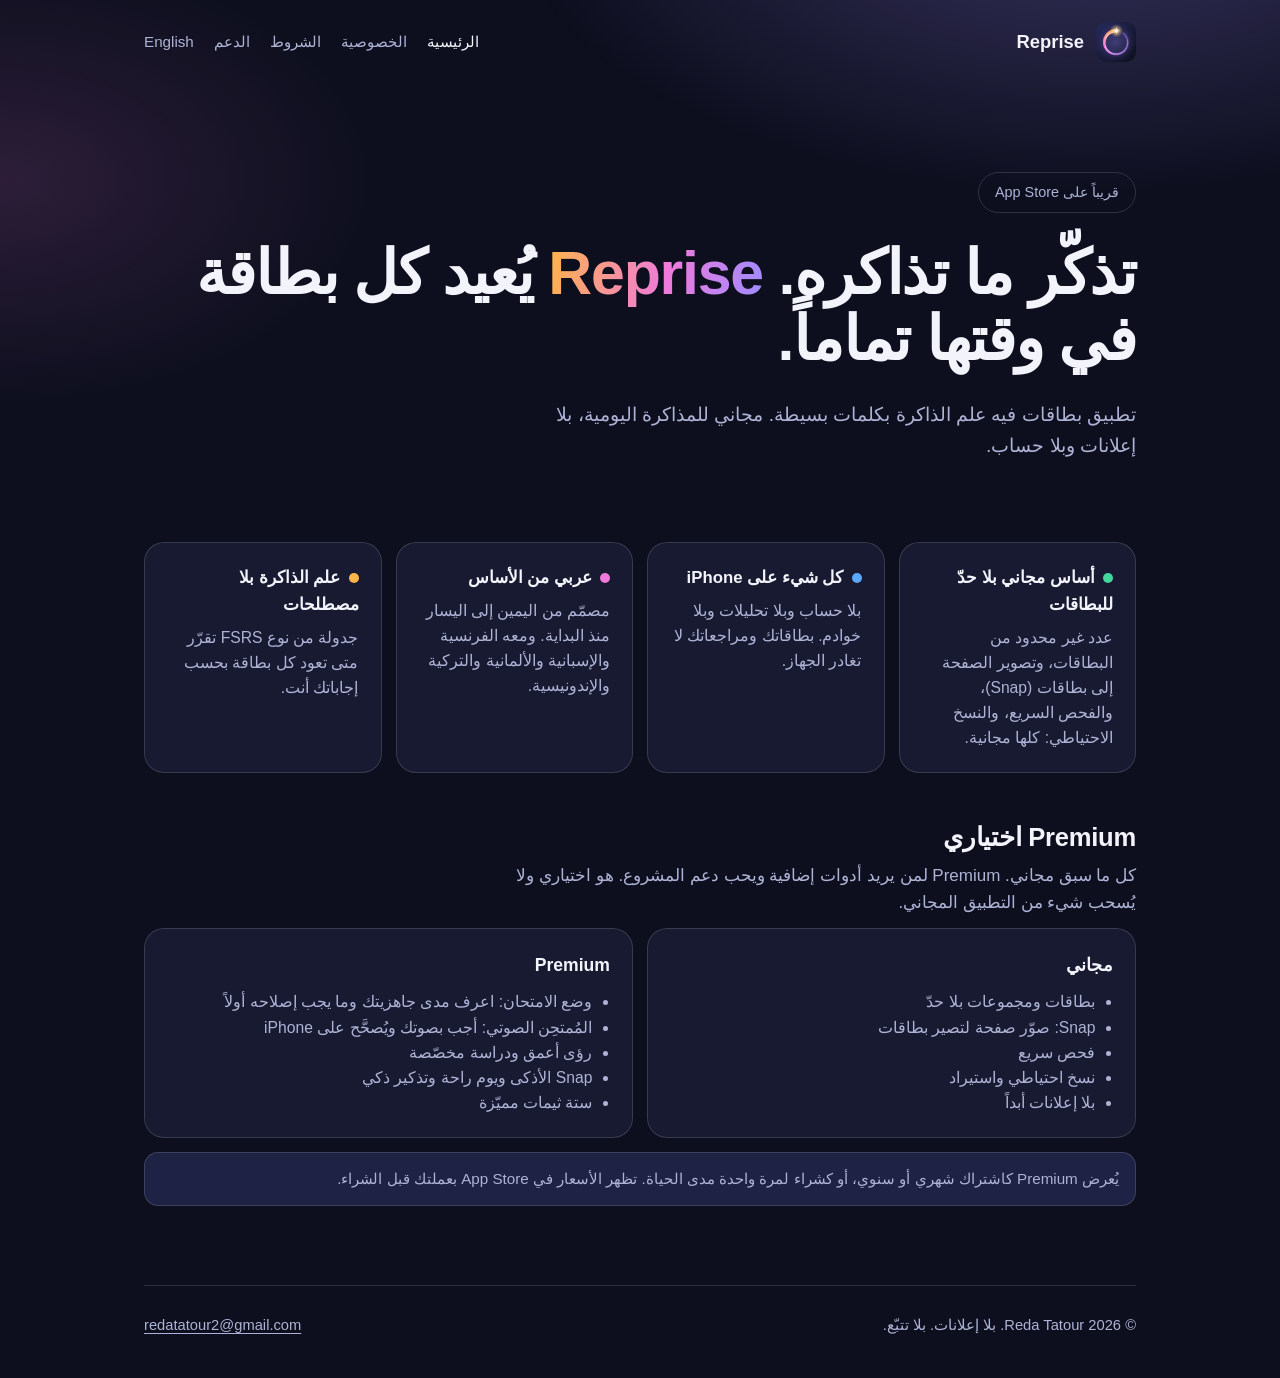
==== ar/index.html @ 7a637fdc "Reprise website" ====
<!doctype html>
<html lang="ar" dir="rtl">
<head>
<meta charset="utf-8">
<meta name="viewport" content="width=device-width, initial-scale=1">
<title>Reprise: مذاكرة تتذكّر عنك.</title>
<meta name="description" content="Reprise تطبيق بطاقات مجاني يعرض كل بطاقة في اللحظة التي كنت ستنساها فيها. بلا حساب وبلا إعلانات، ولا يغادر شيء جهازك.">
<meta name="color-scheme" content="dark">
<link rel="icon" href="../icon.png">
<link rel="stylesheet" href="../style.css">
</head>
<body>
<div class="wrap">
<header class="top">
<a class="brand" href="index.html"><img src="../icon.png" alt="" width="40" height="40">Reprise</a>
<nav aria-label="Main"><a href="index.html" aria-current="page">الرئيسية</a><a href="privacy.html">الخصوصية</a><a href="terms.html">الشروط</a><a href="support.html">الدعم</a><a href="../index.html" hreflang="en">English</a></nav>
</header>
<main>
<div class="hero"><span class="pill">قريباً على App Store</span><h1>تذكّر ما تذاكره. <em>Reprise</em> يُعيد كل بطاقة في وقتها تماماً.</h1><p class="lead">تطبيق بطاقات فيه علم الذاكرة بكلمات بسيطة. مجاني للمذاكرة اليومية، بلا إعلانات وبلا حساب.</p></div>
<div class="grid"><div class="card"><h3><span class="dot" style="background:var(--jade)"></span>أساس مجاني بلا حدّ للبطاقات</h3><p>عدد غير محدود من البطاقات، وتصوير الصفحة إلى بطاقات (Snap)، والفحص السريع، والنسخ الاحتياطي: كلها مجانية.</p></div><div class="card"><h3><span class="dot" style="background:var(--azure)"></span>كل شيء على iPhone</h3><p>بلا حساب وبلا تحليلات وبلا خوادم. بطاقاتك ومراجعاتك لا تغادر الجهاز.</p></div><div class="card"><h3><span class="dot" style="background:var(--orchid)"></span>عربي من الأساس</h3><p>مصمّم من اليمين إلى اليسار منذ البداية. ومعه الفرنسية والإسبانية والألمانية والتركية والإندونيسية.</p></div><div class="card"><h3><span class="dot" style="background:var(--saffron)"></span>علم الذاكرة بلا مصطلحات</h3><p>جدولة من نوع FSRS تقرّر متى تعود كل بطاقة بحسب إجاباتك أنت.</p></div></div>
<section><h2>Premium اختياري</h2><p class="sub">كل ما سبق مجاني. Premium لمن يريد أدوات إضافية ويحب دعم المشروع. هو اختياري ولا يُسحب شيء من التطبيق المجاني.</p><div class="tiers"><div class="card tier"><div class="name">مجاني</div><ul><li>بطاقات ومجموعات بلا حدّ</li><li>Snap: صوّر صفحة لتصير بطاقات</li><li>فحص سريع</li><li>نسخ احتياطي واستيراد</li><li>بلا إعلانات أبداً</li></ul></div><div class="card tier"><div class="name">Premium</div><ul><li>وضع الامتحان: اعرف مدى جاهزيتك وما يجب إصلاحه أولاً</li><li>المُمتحِن الصوتي: أجب بصوتك ويُصحَّح على iPhone</li><li>رؤى أعمق ودراسة مخصّصة</li><li>Snap الأذكى ويوم راحة وتذكير ذكي</li><li>ستة ثيمات مميّزة</li></ul></div></div><p class="note" style="margin-top:14px">يُعرض Premium كاشتراك شهري أو سنوي، أو كشراء لمرة واحدة مدى الحياة. تظهر الأسعار في App Store بعملتك قبل الشراء.</p></section>
</main>
<footer><span>© 2026 Reda Tatour. بلا إعلانات. بلا تتبّع.</span><span><a href="mailto:redatatour2@gmail.com">redatatour2@gmail.com</a></span></footer>
</div>
</body>
</html>
---- style.css ----
:root {
  --canvas: #0d0f1e; --surface: #171a30; --raised: #1e2244;
  --text: #f3f4fb; --muted: #aeb3d6; --accent: #9d8cff; --line: rgba(255,255,255,.14);
  --saffron: #ffb547; --orchid: #f07adb; --jade: #43d79c; --azure: #5aa9ff;
}
* { box-sizing: border-box; }
html { -webkit-text-size-adjust: 100%; }
body {
  margin: 0; background: var(--canvas); color: var(--text);
  font: 17px/1.6 -apple-system, BlinkMacSystemFont, "SF Pro Text", "Segoe UI", Roboto, "Noto Sans Arabic", sans-serif;
}
body::before {
  content: ""; position: fixed; inset: 0; z-index: -1; pointer-events: none;
  background: radial-gradient(60rem 30rem at 85% -10%, rgba(157,140,255,.28), transparent 60%),
              radial-gradient(40rem 24rem at 0% 20%, rgba(240,122,219,.14), transparent 60%);
}
a { color: var(--accent); text-underline-offset: 3px; }
a:focus-visible, button:focus-visible { outline: 3px solid var(--accent); outline-offset: 3px; border-radius: 6px; }
.wrap { max-width: 64rem; margin: 0 auto; padding: 0 16px; }
header.top { display: flex; align-items: center; justify-content: space-between; gap: 16px; padding: 20px 0; flex-wrap: wrap; }
.brand { display: flex; align-items: center; gap: 12px; color: var(--text); text-decoration: none; font-weight: 700; font-size: 1.15rem; }
.brand img { width: 40px; height: 40px; border-radius: 10px; }
nav { display: flex; gap: 20px; flex-wrap: wrap; font-size: .95rem; }
nav a { color: var(--muted); text-decoration: none; min-height: 44px; display: inline-flex; align-items: center; }
nav a:hover, nav a[aria-current] { color: var(--text); }
.hero { padding: 56px 0 40px; display: grid; gap: 28px; }
.hero h1 { font-size: clamp(2.2rem, 7vw, 3.8rem); line-height: 1.08; margin: 0; letter-spacing: -.02em; }
.hero h1 em { font-style: normal; background: linear-gradient(100deg, var(--saffron), var(--orchid) 55%, var(--accent)); -webkit-background-clip: text; background-clip: text; color: transparent; }
.hero p.lead { font-size: 1.2rem; color: var(--muted); max-width: 38rem; margin: 0; }
.pill { justify-self: start; display: inline-block; padding: 8px 16px; border: 1px solid var(--line); border-radius: 999px; font-size: .9rem; color: var(--muted); }
.grid { display: grid; gap: 14px; grid-template-columns: repeat(auto-fit, minmax(12.5rem, 1fr)); margin: 24px 0 8px; }
.card { background: var(--surface); border: 1px solid var(--line); border-radius: 20px; padding: 22px; }
.card h3 { margin: 0 0 6px; font-size: 1.05rem; }
.card p { margin: 0; color: var(--muted); font-size: .98rem; }
.dot { width: 10px; height: 10px; border-radius: 50%; display: inline-block; margin-inline-end: 8px; }
section { padding: 36px 0 8px; }
section > h2 { font-size: 1.6rem; margin: 0 0 4px; letter-spacing: -.01em; }
section > p.sub { color: var(--muted); margin: 0 0 12px; max-width: 40rem; }
.tiers { display: grid; gap: 14px; grid-template-columns: repeat(auto-fit, minmax(16rem, 1fr)); }
.tier .name { font-weight: 700; font-size: 1.1rem; }
.tier ul { padding-inline-start: 1.1rem; margin: 10px 0 0; color: var(--muted); font-size: .98rem; }
.doc { max-width: 44rem; padding-bottom: 40px; }
.doc h1 { font-size: clamp(1.9rem, 5vw, 2.6rem); line-height: 1.15; margin: 32px 0 6px; }
.doc h2 { font-size: 1.25rem; margin: 32px 0 6px; }
.doc p, .doc li { color: var(--text); }
.doc .meta { color: var(--muted); font-size: .92rem; }
.note { background: var(--raised); border: 1px solid var(--line); border-radius: 14px; padding: 14px 16px; color: var(--muted); font-size: .95rem; }
footer { margin-top: 56px; padding: 28px 0 40px; border-top: 1px solid var(--line); color: var(--muted); font-size: .92rem; display: flex; gap: 12px 24px; flex-wrap: wrap; justify-content: space-between; }
footer a { color: var(--muted); }
@media (min-width: 52rem) { .hero { padding: 88px 0 56px; } }
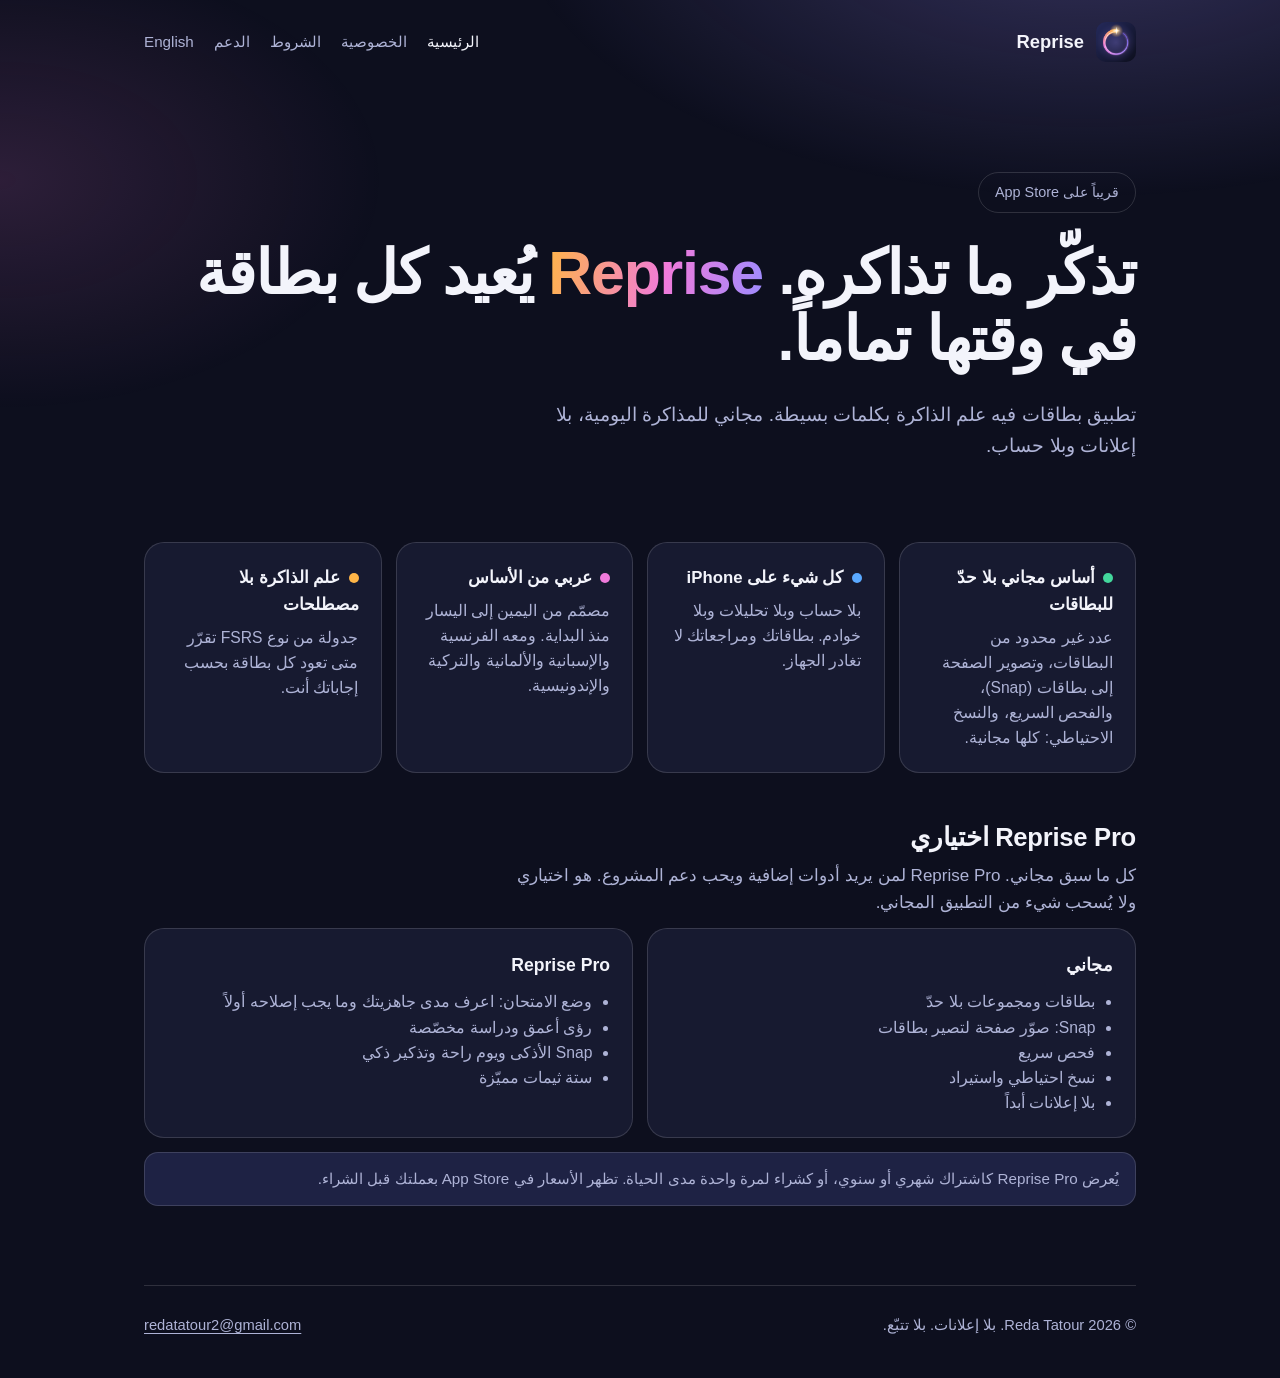
==== commit efff8f60: "Website: SEO metadata (canonical, hreflang, Open Graph, JSON-LD), sitemap, Reprise Pro naming" ====
--- a/ar/index.html
+++ b/ar/index.html
@@ -6,6 +6,19 @@
 <title>Reprise: مذاكرة تتذكّر عنك.</title>
 <meta name="description" content="Reprise تطبيق بطاقات مجاني يعرض كل بطاقة في اللحظة التي كنت ستنساها فيها. بلا حساب وبلا إعلانات، ولا يغادر شيء جهازك.">
 <meta name="color-scheme" content="dark">
+<link rel="canonical" href="https://redatatour2-oss.github.io/reprise-app/ar/index.html">
+<link rel="alternate" hreflang="en" href="https://redatatour2-oss.github.io/reprise-app/index.html">
+<link rel="alternate" hreflang="ar" href="https://redatatour2-oss.github.io/reprise-app/ar/index.html">
+<link rel="alternate" hreflang="x-default" href="https://redatatour2-oss.github.io/reprise-app/index.html">
+<meta property="og:type" content="website">
+<meta property="og:site_name" content="Reprise">
+<meta property="og:title" content="Reprise: مذاكرة تتذكّر عنك.">
+<meta property="og:description" content="Reprise تطبيق بطاقات مجاني يعرض كل بطاقة في اللحظة التي كنت ستنساها فيها. بلا حساب وبلا إعلانات، ولا يغادر شيء جهازك.">
+<meta property="og:url" content="https://redatatour2-oss.github.io/reprise-app/ar/index.html">
+<meta property="og:image" content="https://redatatour2-oss.github.io/reprise-app/icon.png">
+<meta property="og:locale" content="ar_AR">
+<meta name="twitter:card" content="summary">
+<script type="application/ld+json">{"@context": "https://schema.org", "@type": "SoftwareApplication", "name": "Reprise", "description": "Reprise تطبيق بطاقات مجاني يعرض كل بطاقة في اللحظة التي كنت ستنساها فيها. بلا حساب وبلا إعلانات، ولا يغادر شيء جهازك.", "operatingSystem": "iOS", "applicationCategory": "EducationalApplication", "offers": {"@type": "Offer", "price": "0", "priceCurrency": "USD"}, "author": {"@type": "Person", "name": "Reda Tatour"}, "url": "https://redatatour2-oss.github.io/reprise-app/"}</script>
 <link rel="icon" href="../icon.png">
 <link rel="stylesheet" href="../style.css">
 </head>
@@ -18,7 +31,7 @@
 <main>
 <div class="hero"><span class="pill">قريباً على App Store</span><h1>تذكّر ما تذاكره. <em>Reprise</em> يُعيد كل بطاقة في وقتها تماماً.</h1><p class="lead">تطبيق بطاقات فيه علم الذاكرة بكلمات بسيطة. مجاني للمذاكرة اليومية، بلا إعلانات وبلا حساب.</p></div>
 <div class="grid"><div class="card"><h3><span class="dot" style="background:var(--jade)"></span>أساس مجاني بلا حدّ للبطاقات</h3><p>عدد غير محدود من البطاقات، وتصوير الصفحة إلى بطاقات (Snap)، والفحص السريع، والنسخ الاحتياطي: كلها مجانية.</p></div><div class="card"><h3><span class="dot" style="background:var(--azure)"></span>كل شيء على iPhone</h3><p>بلا حساب وبلا تحليلات وبلا خوادم. بطاقاتك ومراجعاتك لا تغادر الجهاز.</p></div><div class="card"><h3><span class="dot" style="background:var(--orchid)"></span>عربي من الأساس</h3><p>مصمّم من اليمين إلى اليسار منذ البداية. ومعه الفرنسية والإسبانية والألمانية والتركية والإندونيسية.</p></div><div class="card"><h3><span class="dot" style="background:var(--saffron)"></span>علم الذاكرة بلا مصطلحات</h3><p>جدولة من نوع FSRS تقرّر متى تعود كل بطاقة بحسب إجاباتك أنت.</p></div></div>
-<section><h2>Premium اختياري</h2><p class="sub">كل ما سبق مجاني. Premium لمن يريد أدوات إضافية ويحب دعم المشروع. هو اختياري ولا يُسحب شيء من التطبيق المجاني.</p><div class="tiers"><div class="card tier"><div class="name">مجاني</div><ul><li>بطاقات ومجموعات بلا حدّ</li><li>Snap: صوّر صفحة لتصير بطاقات</li><li>فحص سريع</li><li>نسخ احتياطي واستيراد</li><li>بلا إعلانات أبداً</li></ul></div><div class="card tier"><div class="name">Premium</div><ul><li>وضع الامتحان: اعرف مدى جاهزيتك وما يجب إصلاحه أولاً</li><li>المُمتحِن الصوتي: أجب بصوتك ويُصحَّح على iPhone</li><li>رؤى أعمق ودراسة مخصّصة</li><li>Snap الأذكى ويوم راحة وتذكير ذكي</li><li>ستة ثيمات مميّزة</li></ul></div></div><p class="note" style="margin-top:14px">يُعرض Premium كاشتراك شهري أو سنوي، أو كشراء لمرة واحدة مدى الحياة. تظهر الأسعار في App Store بعملتك قبل الشراء.</p></section>
+<section><h2>Reprise Pro اختياري</h2><p class="sub">كل ما سبق مجاني. Reprise Pro لمن يريد أدوات إضافية ويحب دعم المشروع. هو اختياري ولا يُسحب شيء من التطبيق المجاني.</p><div class="tiers"><div class="card tier"><div class="name">مجاني</div><ul><li>بطاقات ومجموعات بلا حدّ</li><li>Snap: صوّر صفحة لتصير بطاقات</li><li>فحص سريع</li><li>نسخ احتياطي واستيراد</li><li>بلا إعلانات أبداً</li></ul></div><div class="card tier"><div class="name">Reprise Pro</div><ul><li>وضع الامتحان: اعرف مدى جاهزيتك وما يجب إصلاحه أولاً</li><li>رؤى أعمق ودراسة مخصّصة</li><li>Snap الأذكى ويوم راحة وتذكير ذكي</li><li>ستة ثيمات مميّزة</li></ul></div></div><p class="note" style="margin-top:14px">يُعرض Reprise Pro كاشتراك شهري أو سنوي، أو كشراء لمرة واحدة مدى الحياة. تظهر الأسعار في App Store بعملتك قبل الشراء.</p></section>
 </main>
 <footer><span>© 2026 Reda Tatour. بلا إعلانات. بلا تتبّع.</span><span><a href="mailto:redatatour2@gmail.com">redatatour2@gmail.com</a></span></footer>
 </div>
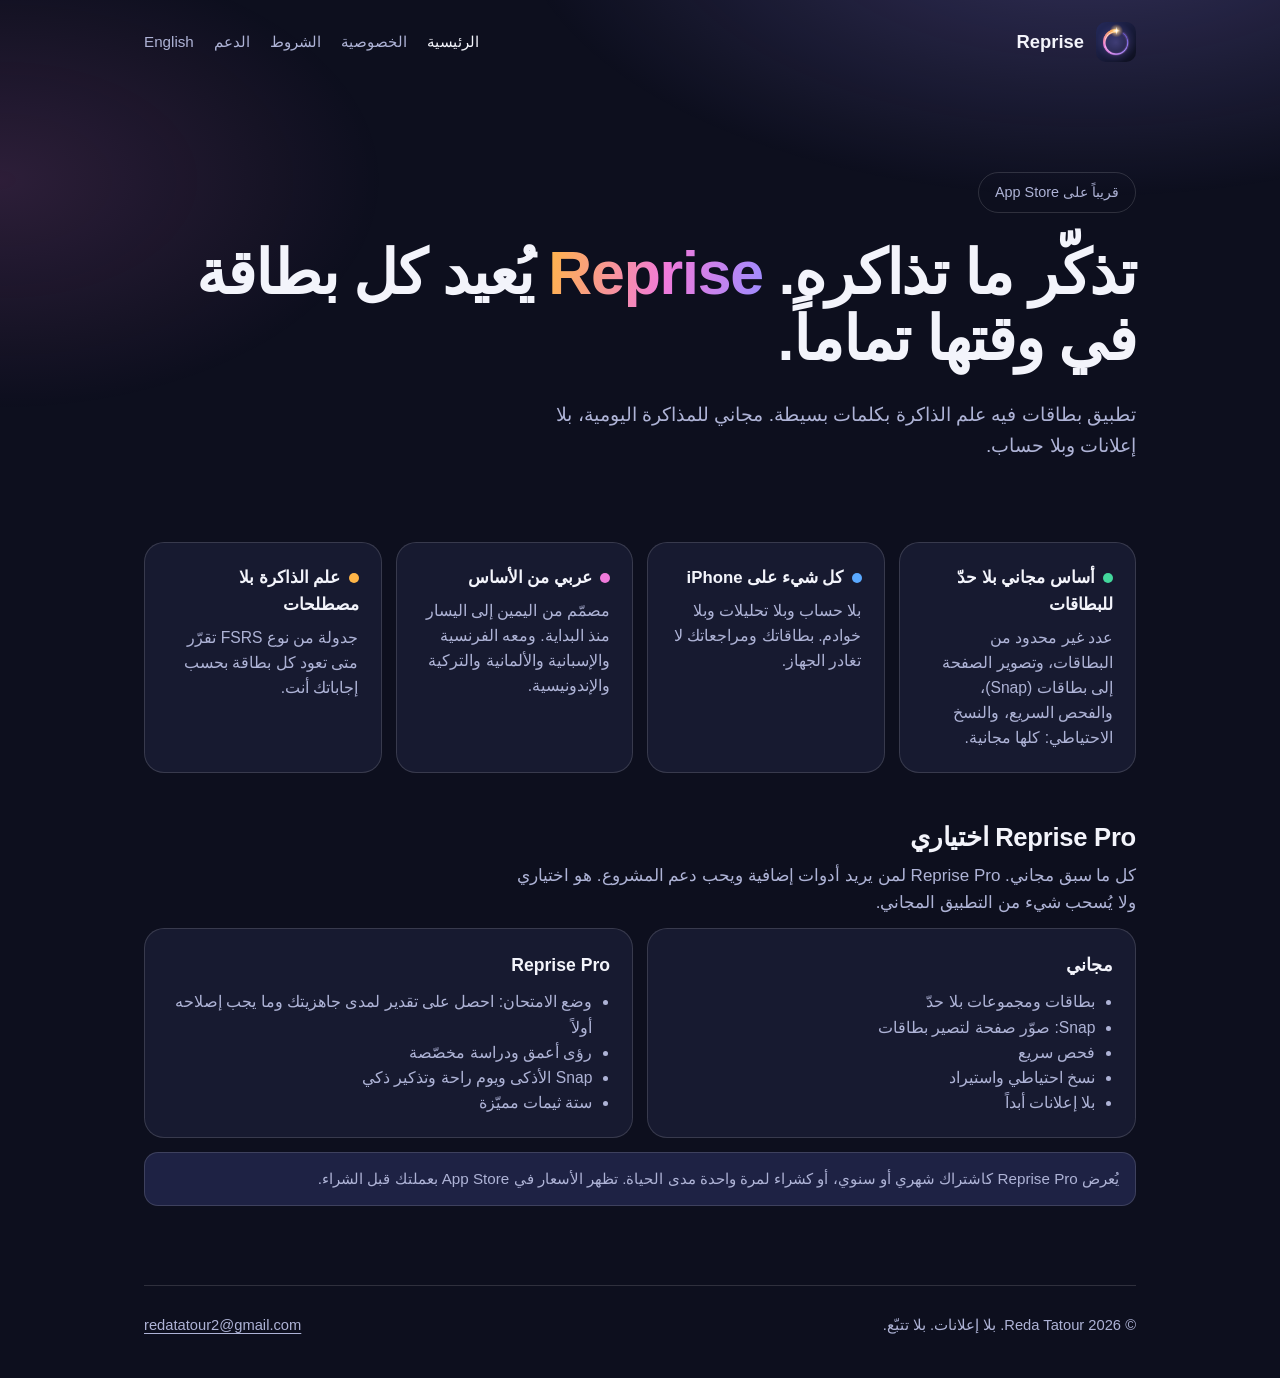
==== commit b6c27cb2: "Update privacy and terms: notification and hosting lines, effective 15 November 2026 Co-Authored-By:" ====
--- a/ar/index.html
+++ b/ar/index.html
@@ -31,7 +31,7 @@
 <main>
 <div class="hero"><span class="pill">قريباً على App Store</span><h1>تذكّر ما تذاكره. <em>Reprise</em> يُعيد كل بطاقة في وقتها تماماً.</h1><p class="lead">تطبيق بطاقات فيه علم الذاكرة بكلمات بسيطة. مجاني للمذاكرة اليومية، بلا إعلانات وبلا حساب.</p></div>
 <div class="grid"><div class="card"><h3><span class="dot" style="background:var(--jade)"></span>أساس مجاني بلا حدّ للبطاقات</h3><p>عدد غير محدود من البطاقات، وتصوير الصفحة إلى بطاقات (Snap)، والفحص السريع، والنسخ الاحتياطي: كلها مجانية.</p></div><div class="card"><h3><span class="dot" style="background:var(--azure)"></span>كل شيء على iPhone</h3><p>بلا حساب وبلا تحليلات وبلا خوادم. بطاقاتك ومراجعاتك لا تغادر الجهاز.</p></div><div class="card"><h3><span class="dot" style="background:var(--orchid)"></span>عربي من الأساس</h3><p>مصمّم من اليمين إلى اليسار منذ البداية. ومعه الفرنسية والإسبانية والألمانية والتركية والإندونيسية.</p></div><div class="card"><h3><span class="dot" style="background:var(--saffron)"></span>علم الذاكرة بلا مصطلحات</h3><p>جدولة من نوع FSRS تقرّر متى تعود كل بطاقة بحسب إجاباتك أنت.</p></div></div>
-<section><h2>Reprise Pro اختياري</h2><p class="sub">كل ما سبق مجاني. Reprise Pro لمن يريد أدوات إضافية ويحب دعم المشروع. هو اختياري ولا يُسحب شيء من التطبيق المجاني.</p><div class="tiers"><div class="card tier"><div class="name">مجاني</div><ul><li>بطاقات ومجموعات بلا حدّ</li><li>Snap: صوّر صفحة لتصير بطاقات</li><li>فحص سريع</li><li>نسخ احتياطي واستيراد</li><li>بلا إعلانات أبداً</li></ul></div><div class="card tier"><div class="name">Reprise Pro</div><ul><li>وضع الامتحان: اعرف مدى جاهزيتك وما يجب إصلاحه أولاً</li><li>رؤى أعمق ودراسة مخصّصة</li><li>Snap الأذكى ويوم راحة وتذكير ذكي</li><li>ستة ثيمات مميّزة</li></ul></div></div><p class="note" style="margin-top:14px">يُعرض Reprise Pro كاشتراك شهري أو سنوي، أو كشراء لمرة واحدة مدى الحياة. تظهر الأسعار في App Store بعملتك قبل الشراء.</p></section>
+<section><h2>Reprise Pro اختياري</h2><p class="sub">كل ما سبق مجاني. Reprise Pro لمن يريد أدوات إضافية ويحب دعم المشروع. هو اختياري ولا يُسحب شيء من التطبيق المجاني.</p><div class="tiers"><div class="card tier"><div class="name">مجاني</div><ul><li>بطاقات ومجموعات بلا حدّ</li><li>Snap: صوّر صفحة لتصير بطاقات</li><li>فحص سريع</li><li>نسخ احتياطي واستيراد</li><li>بلا إعلانات أبداً</li></ul></div><div class="card tier"><div class="name">Reprise Pro</div><ul><li>وضع الامتحان: احصل على تقدير لمدى جاهزيتك وما يجب إصلاحه أولاً</li><li>رؤى أعمق ودراسة مخصّصة</li><li>Snap الأذكى ويوم راحة وتذكير ذكي</li><li>ستة ثيمات مميّزة</li></ul></div></div><p class="note" style="margin-top:14px">يُعرض Reprise Pro كاشتراك شهري أو سنوي، أو كشراء لمرة واحدة مدى الحياة. تظهر الأسعار في App Store بعملتك قبل الشراء.</p></section>
 </main>
 <footer><span>© 2026 Reda Tatour. بلا إعلانات. بلا تتبّع.</span><span><a href="mailto:redatatour2@gmail.com">redatatour2@gmail.com</a></span></footer>
 </div>
